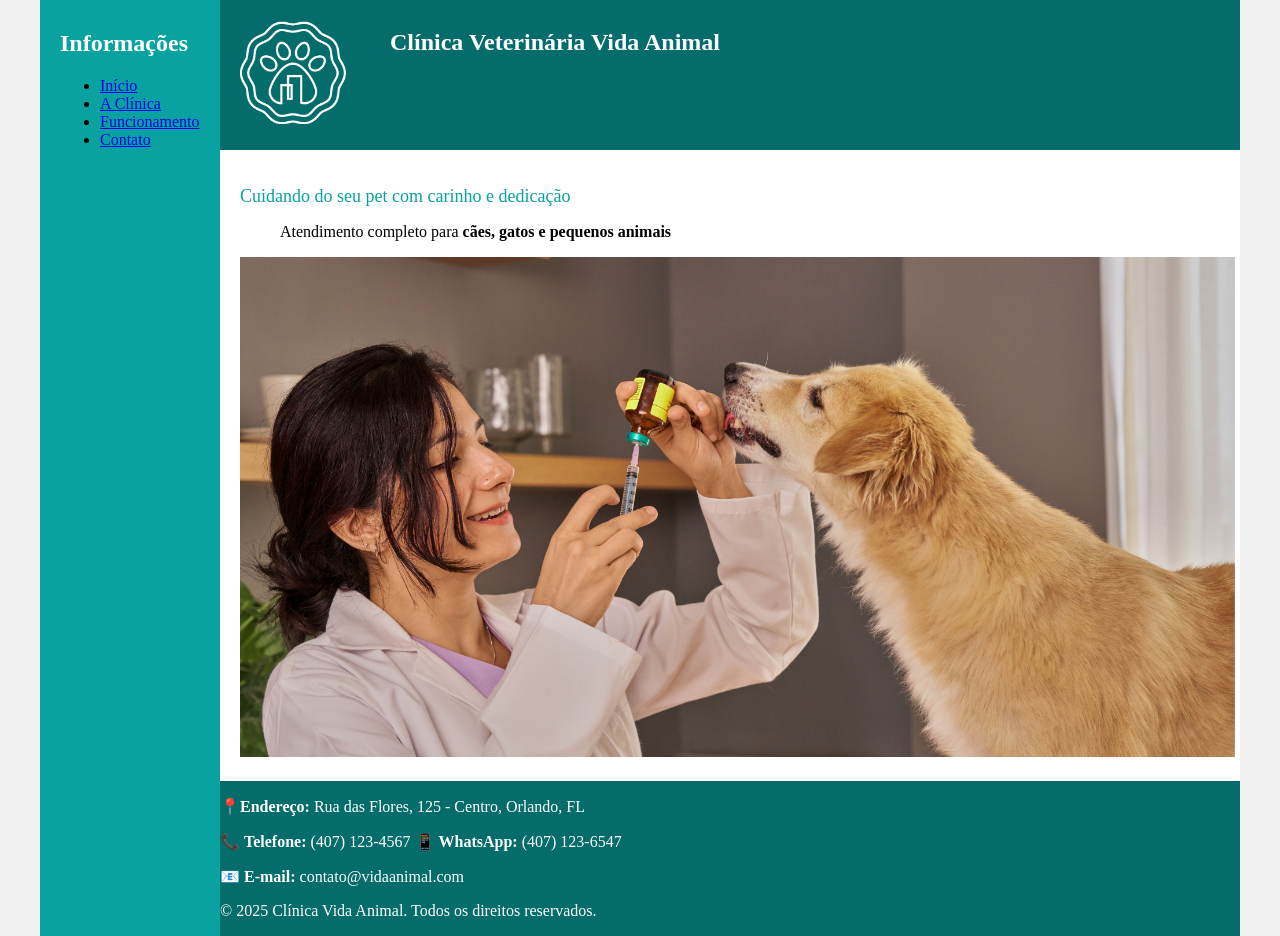
==== index.html @ 7fc9e807 "pq incial e imagens" ====
<!DOCTYPE html>
<html lang="en">
<head>
    <meta charset="UTF-8">
    <meta http-equiv="X-UA-Compatible" content="IE=edge">
    <meta name="viewport" content="width=device-width, initial-scale=1.0">
    <title></title>
    <link rel="stylesheet" href="base.css">
</head>
<body>
    <div class="wrapper">
        <div class="menu">
            <font color="white">
                <h2> Informações</h2>
            </font>
            <ul>
                <li><a href="index.html">Início</a></li>
                <li><a href="sobre.html">A Clínica</a></li>
                <li><a href="funcionamento.html">Funcionamento</a></li>
                <li><a href="contato.html">Contato</a></li>
            </ul>
        </div>

        <div class="main">
            <div class="header">
                    <img src="logo.png" alt="Logo da Clínica Veterinária Vida Animal - Desenho de um gatinho" width="150">
                    <h1>
                        <font face="Tahoma" color="white" size="5">
                            Clínica Veterinária Vida Animal
                        </font>

                    </h1>                               
                
            </div>
    
            <div class="content">
                <p><font color="#0aa1a1" size="4" face="Tahoma"> Cuidando do seu pet com carinho e dedicação</font></p>
                <blockquote>Atendimento completo para <strong>cães, gatos e pequenos animais</strong></blockquote>
                <img height="500"  src="banner.jpg" alt="Veterinária no consultório preparando uma injeção, com a seringa na mão tirando o líquido do frasco para aplicar no cachorro caramelo que encontra-se a sua frente, o cachorro lambendo a mão da Veterinária como forma de carinho.">
            </div>
    
            <div class="footer">
                <p>
                    <font color="white" size="3">
                        <span>📍</span><b>Endereço:</b> Rua das Flores, 125 - Centro, Orlando, FL
                    </font>
                </p>
                <p>
                    <font color="white" size="3">
                        <span>📞 </span><b>Telefone:</b> (407) 123-4567
                        <span>📱 </span><b>WhatsApp:</b> (407) 123-6547
                    </font>
                </p>
                <p>
                    <font color="white" size="3">
                        <span>📧 </span><b>E-mail:</b> contato@vidaanimal.com
                    </font>
                </p>
                <font color="white"><p>© 2025 Clínica Vida Animal. Todos os direitos reservados.</p></font>


            </div>
        </div>
    </div>
</body>
</html>
---- base.css ----
html, body {
    margin: 0;
}
body {
    background-color: #f1f1f1;
    display: flex;
    justify-content: center;
}

.wrapper {
    width: 1200px;
    display: flex;
    margin: 0 auto;
    background-color: aquamarine;
}
.main {
    display: flex;
    flex-flow: column;
    width: 85%;
}
.menu {
    width: 15%;
    background-color: #0aa1a1;
    padding: 10px 20px 0px;
}
.header {
    background-color: #056c6c;
    min-height: 150px;
    display: flex;
    flex-direction: row;
}
h1{
    margin-left: 20px;
}
.content {
    background-color: white;
    min-height: 300px;
    padding: 20px;
}
.footer {
    background-color: rgb(5, 108, 108);
    min-height: 150px;
}
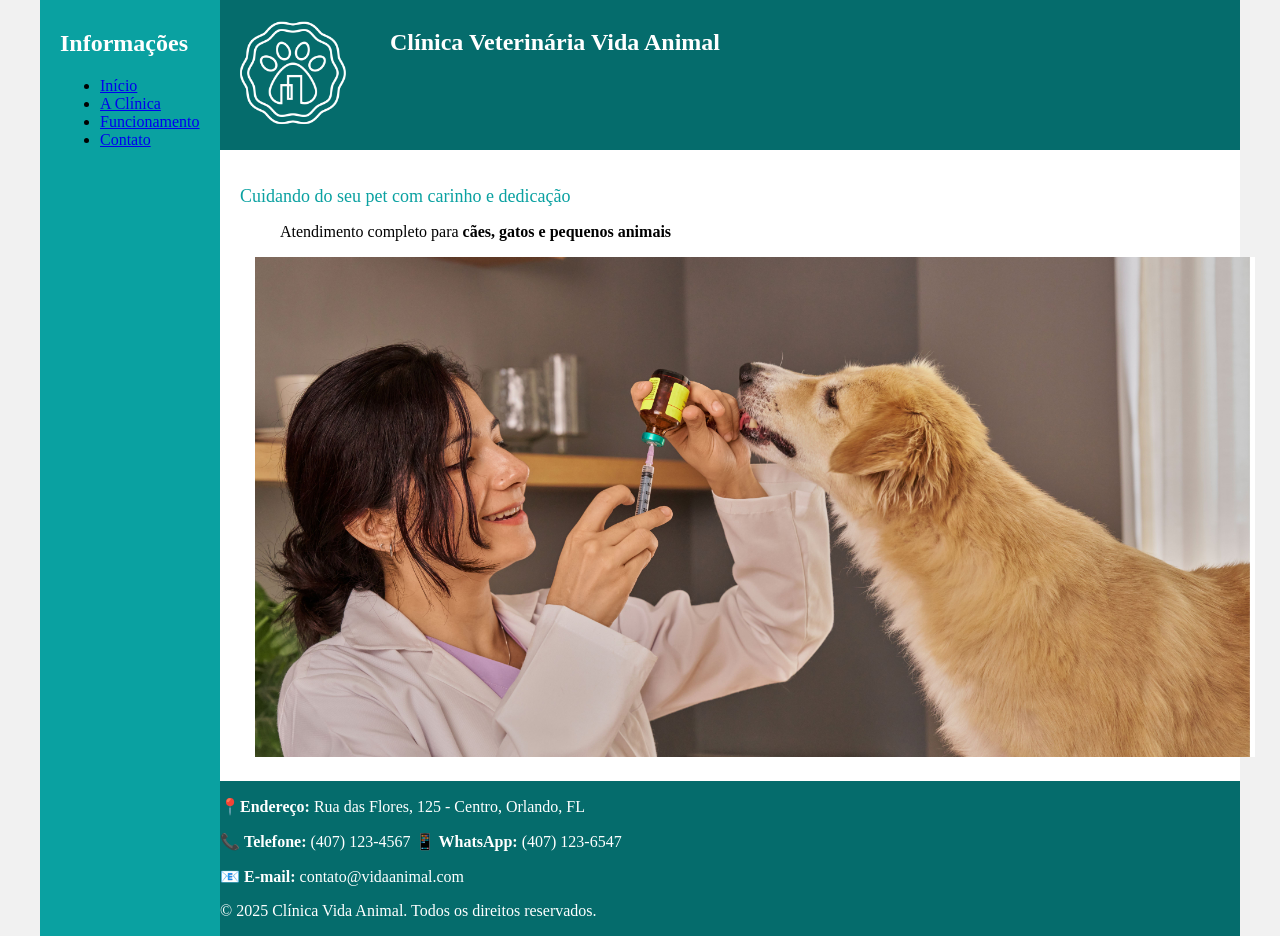
==== commit dee0570e: "criação da pg sobre a clinica" ====
--- a/index.html
+++ b/index.html
@@ -23,7 +23,7 @@
 
         <div class="main">
             <div class="header">
-                    <img src="logo.png" alt="Logo da Clínica Veterinária Vida Animal - Desenho de um gatinho" width="150">
+                    <img src="logo.png" alt="Logo da Clínica Veterinária Vida Animal" width="150">
                     <h1>
                         <font face="Tahoma" color="white" size="5">
                             Clínica Veterinária Vida Animal
--- a/base.css
+++ b/base.css
@@ -37,6 +37,9 @@
     min-height: 300px;
     padding: 20px;
 }
+.content img {
+    margin: 0 15px;
+}
 .footer {
     background-color: rgb(5, 108, 108);
     min-height: 150px;
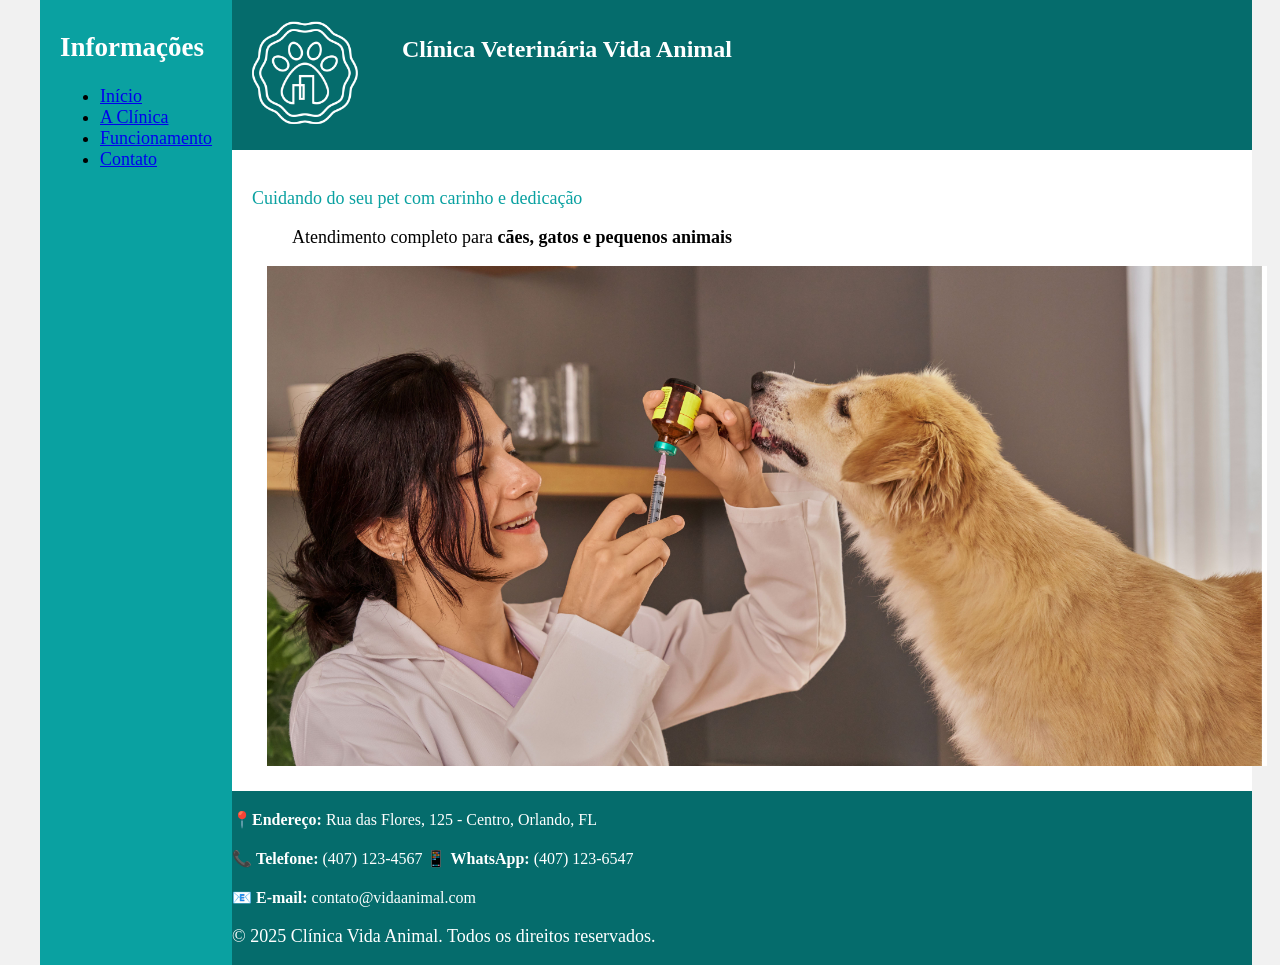
==== commit 98a421e5: "file organization" ====
--- a/index.html
+++ b/index.html
@@ -1,11 +1,11 @@
 <!DOCTYPE html>
-<html lang="en">
+<html lang="pt-br">
 <head>
     <meta charset="UTF-8">
     <meta http-equiv="X-UA-Compatible" content="IE=edge">
     <meta name="viewport" content="width=device-width, initial-scale=1.0">
     <title></title>
-    <link rel="stylesheet" href="base.css">
+    <link rel="stylesheet" href="assets/css/style.css">
 </head>
 <body>
     <div class="wrapper">
@@ -15,15 +15,15 @@
             </font>
             <ul>
                 <li><a href="index.html">Início</a></li>
-                <li><a href="sobre.html">A Clínica</a></li>
-                <li><a href="funcionamento.html">Funcionamento</a></li>
-                <li><a href="contato.html">Contato</a></li>
+                <li><a href="pages/sobre.html">A Clínica</a></li>
+                <li><a href="pages/funcionamento.html">Funcionamento</a></li>
+                <li><a href="pages/contato.html">Contato</a></li>
             </ul>
         </div>
 
         <div class="main">
             <div class="header">
-                    <img src="logo.png" alt="Logo da Clínica Veterinária Vida Animal" width="150">
+                    <img src="assets/images/logo.png" alt="Logo da Clínica Veterinária Vida Animal" width="150">
                     <h1>
                         <font face="Tahoma" color="white" size="5">
                             Clínica Veterinária Vida Animal
@@ -36,7 +36,7 @@
             <div class="content">
                 <p><font color="#0aa1a1" size="4" face="Tahoma"> Cuidando do seu pet com carinho e dedicação</font></p>
                 <blockquote>Atendimento completo para <strong>cães, gatos e pequenos animais</strong></blockquote>
-                <img height="500"  src="banner.jpg" alt="Veterinária no consultório preparando uma injeção, com a seringa na mão tirando o líquido do frasco para aplicar no cachorro caramelo que encontra-se a sua frente, o cachorro lambendo a mão da Veterinária como forma de carinho.">
+                <img height="500"  src="assets/images/banner.jpg" alt="Veterinária no consultório preparando uma injeção, com a seringa na mão tirando o líquido do frasco para aplicar no cachorro caramelo que encontra-se a sua frente, o cachorro lambendo a mão da Veterinária como forma de carinho.">
             </div>
     
             <div class="footer">
--- a/assets/css/style.css
+++ b/assets/css/style.css
@@ -0,0 +1,79 @@
+html, body {
+    margin: 0;
+    font-size: 18px;
+}
+body {
+    background-color: #f1f1f1;
+    display: flex;
+    justify-content: center;
+}
+textarea{
+    width: 100%;
+}
+.wrapper {
+    width: 1200px;
+    display: flex;
+    margin: 0 auto;
+    background-color: aquamarine;
+}
+.main {
+    display: flex;
+    flex-flow: column;
+    width: 85%;
+}
+.menu {
+    width: 15%;
+    background-color: #0aa1a1;
+    padding: 10px 20px 0px;
+}
+.header {
+    background-color: #056c6c;
+    min-height: 150px;
+    display: flex;
+    flex-direction: row;
+}
+.row{
+    margin: 5px;
+}
+h1{
+    margin-left: 20px;
+}
+.content {
+    background-color: white;
+    min-height: 300px;
+    padding: 20px;
+}
+.content img {
+    margin: 0 15px;
+}
+        table{
+            -webkit-box-shadow: 7px 5px 3px 6px rgba(0,0,0,0.23); 
+            box-shadow: 7px 5px 3px 6px rgba(0,0,0,0.10);
+            font-size: 16px;
+        }
+        table{
+            border:solid 2px  rgba(128, 128, 128, 0.512);
+        }
+        table thead th{
+            background-color: black;
+            color: aliceblue;
+            margin: 2px;
+            padding: 8px;
+        }
+        table tbody tr:nth-child(even){
+            background-color: rgba(220, 220, 220, 0.562);
+        }
+        table tbody td{
+            padding: 8px;
+        }
+        table tfoot td{
+            background-color: lightgray;
+            padding: 8px;
+        }
+        table tbody tr:hover{
+            background-color: rgba(128, 128, 128, 0.712);
+        }
+.footer {
+    background-color: rgb(5, 108, 108);
+    min-height: 150px;
+}
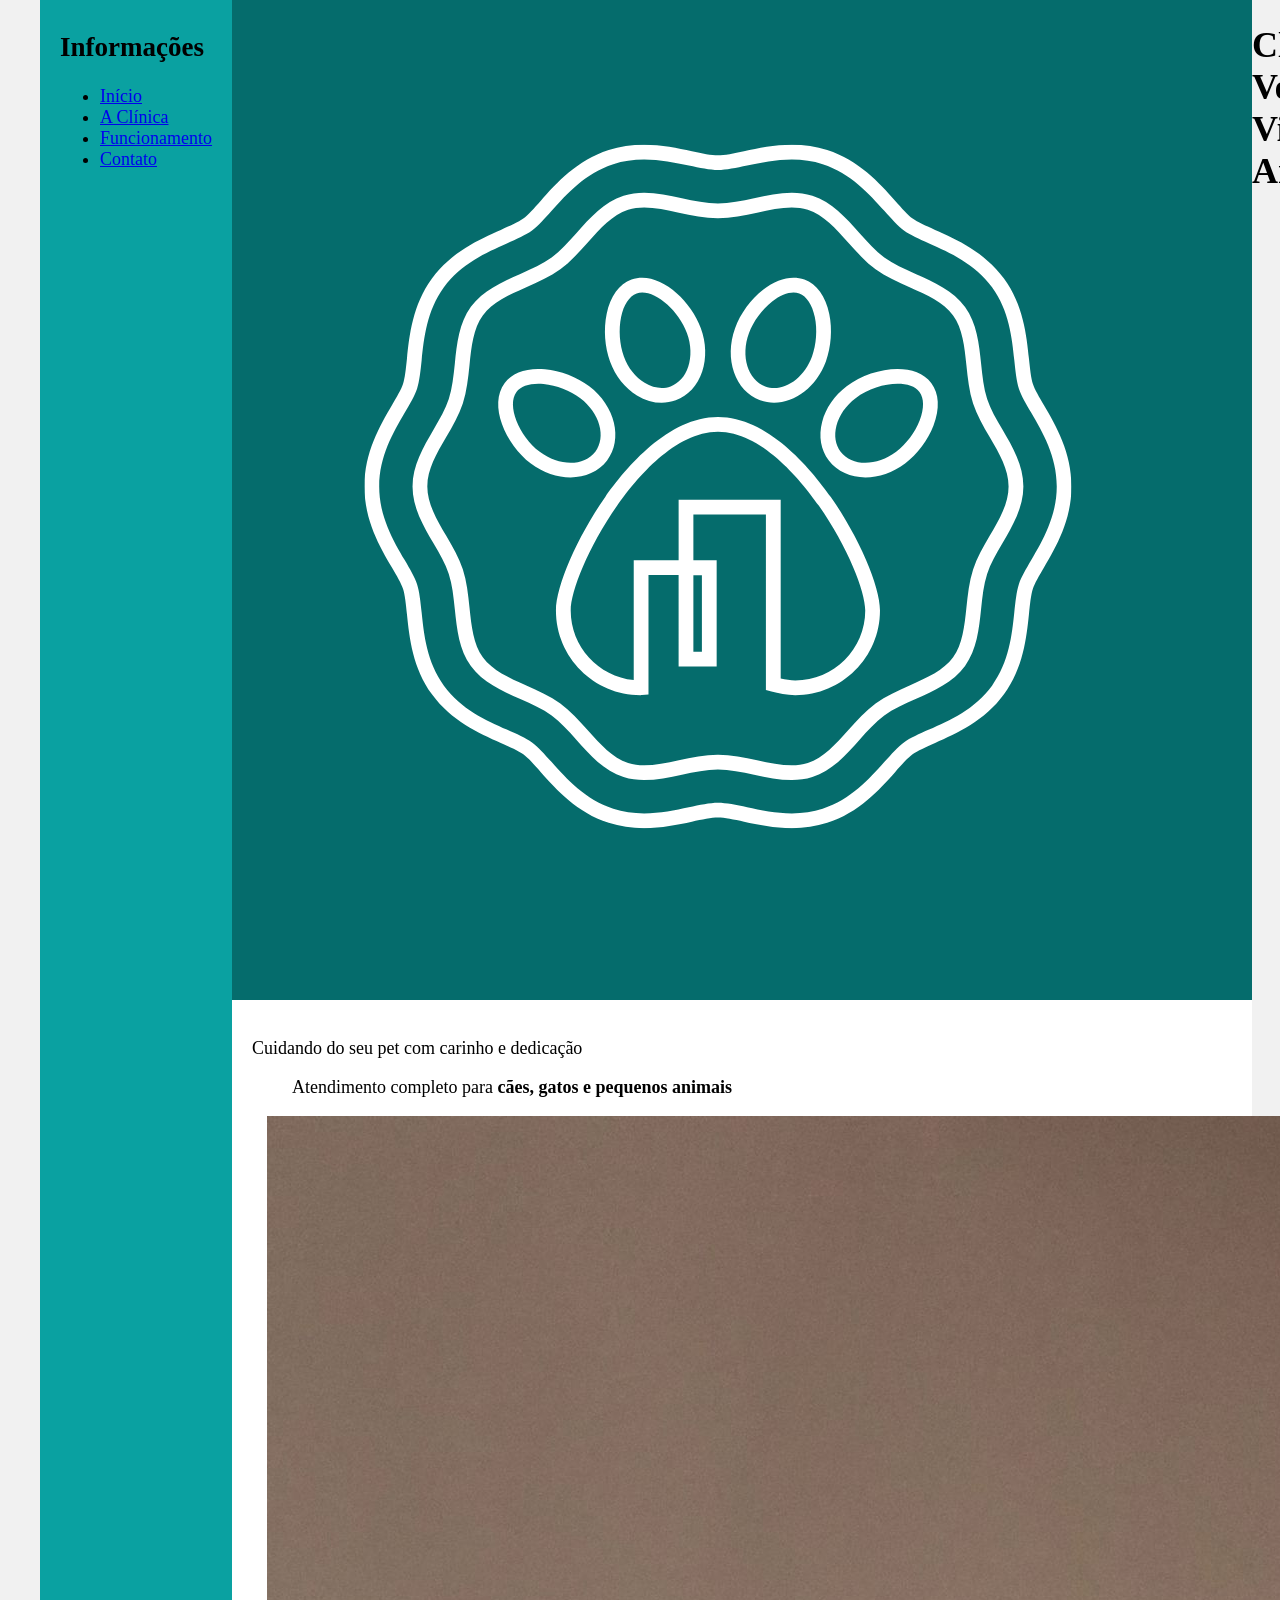
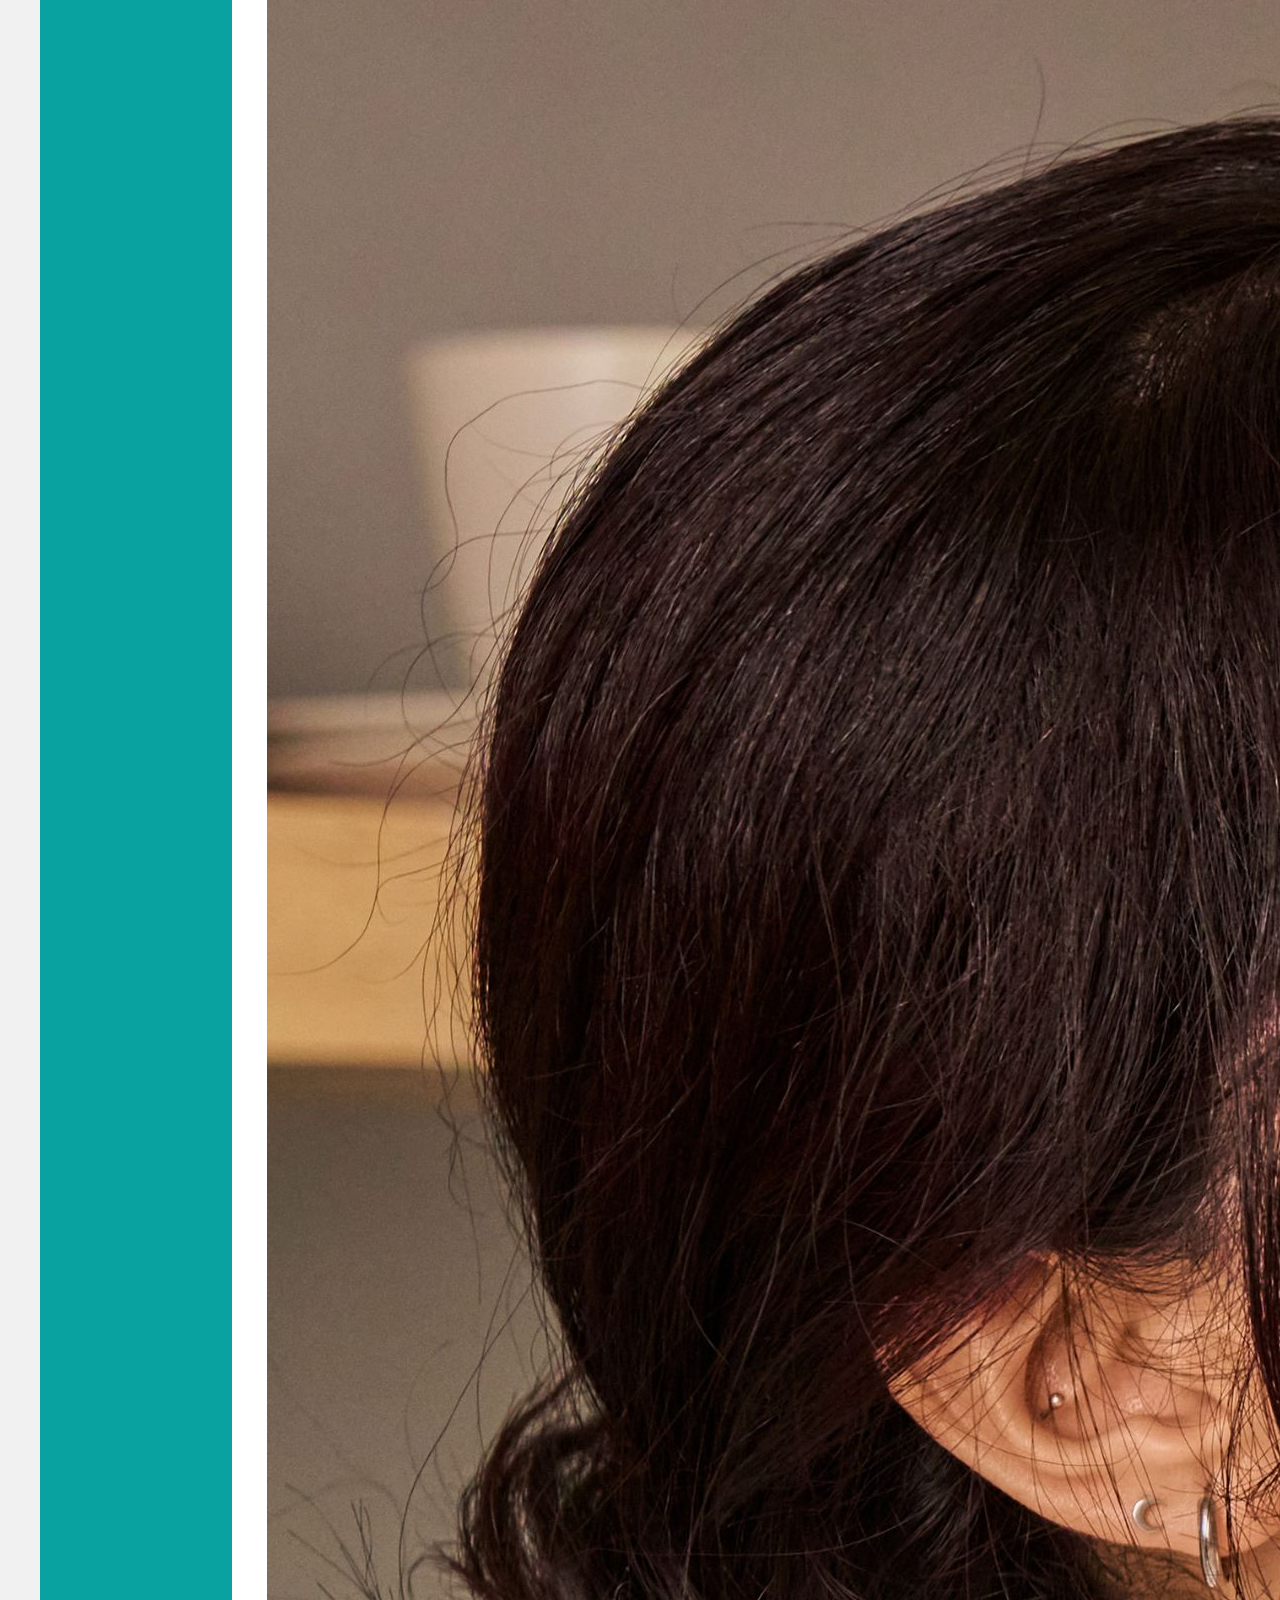
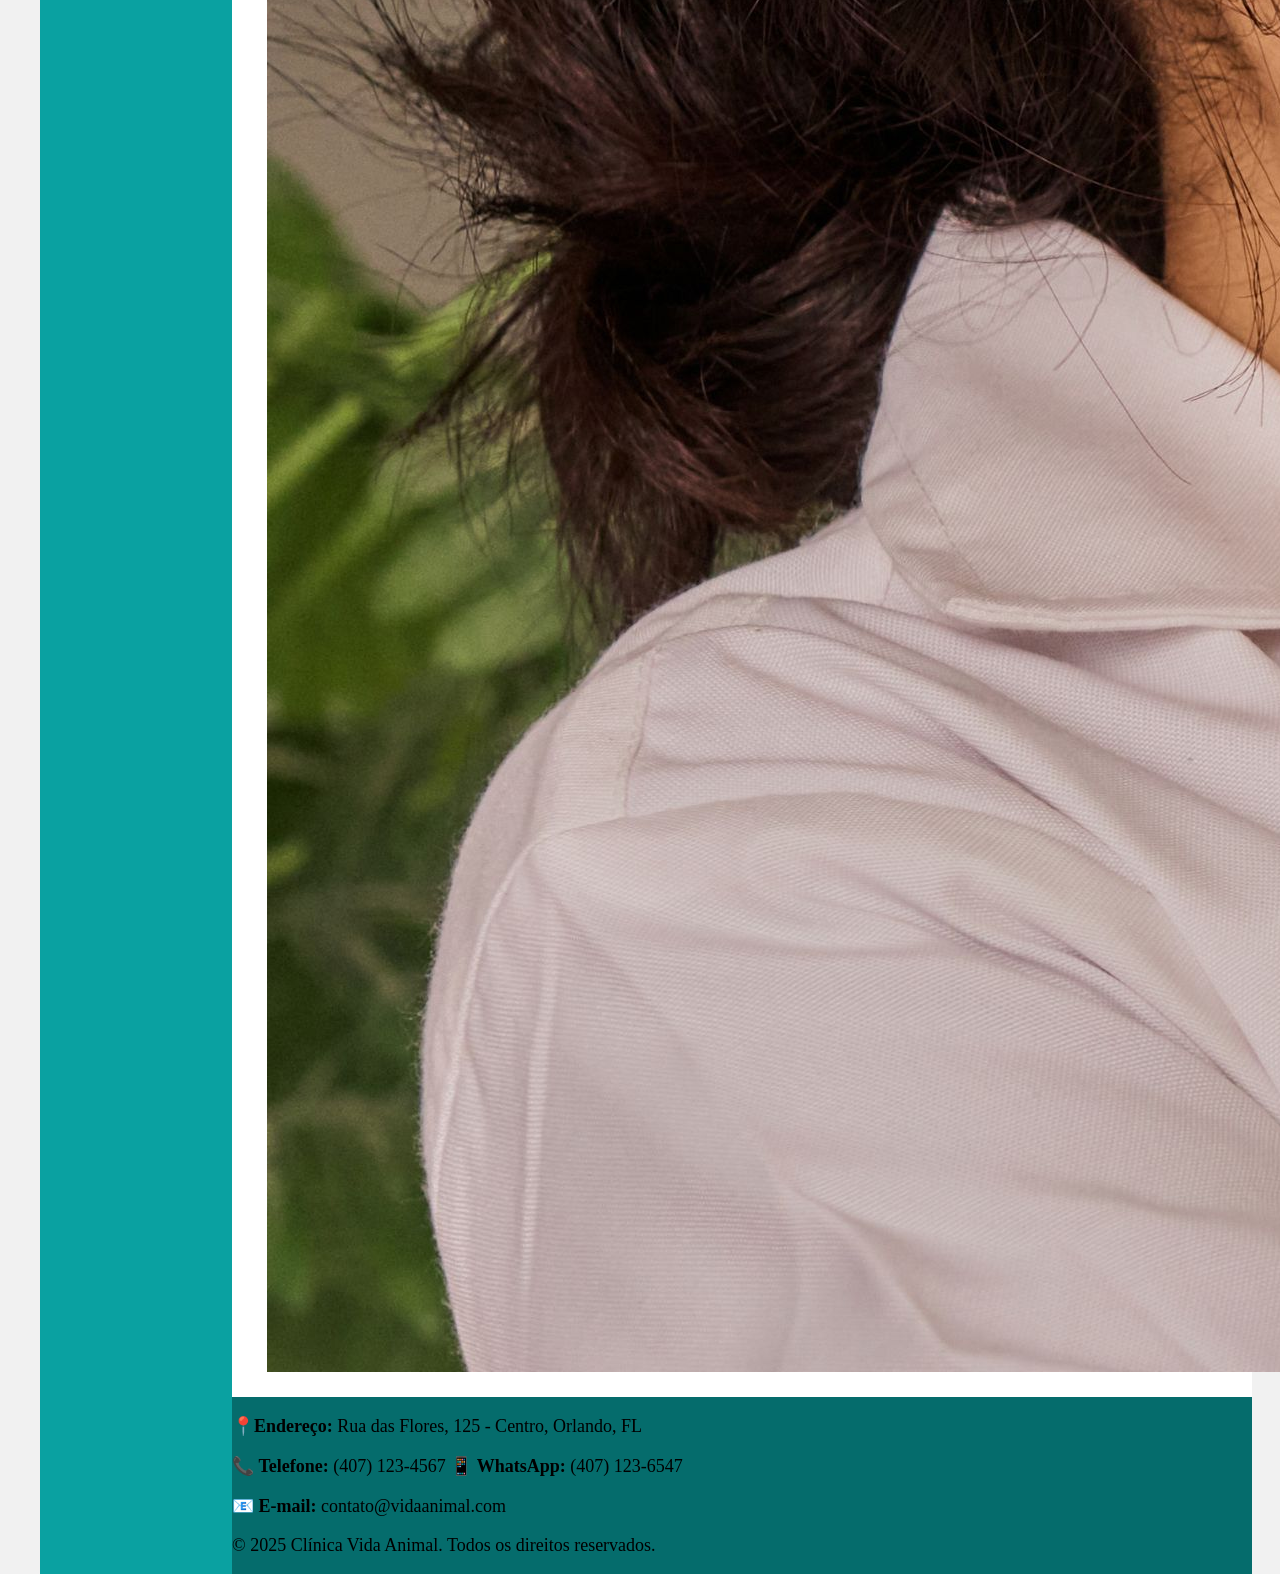
==== commit d84067a2: "Improve index.html" ====
--- a/index.html
+++ b/index.html
@@ -4,15 +4,14 @@
     <meta charset="UTF-8">
     <meta http-equiv="X-UA-Compatible" content="IE=edge">
     <meta name="viewport" content="width=device-width, initial-scale=1.0">
-    <title></title>
+    <meta name="description" content="Clínica veterinária com atendimento completo para cães, gatos e pequenos animais">
+    <title> Clínica Vida Animal | Início</title>
     <link rel="stylesheet" href="assets/css/style.css">
 </head>
 <body>
     <div class="wrapper">
         <div class="menu">
-            <font color="white">
-                <h2> Informações</h2>
-            </font>
+            <h2> Informações</h2>
             <ul>
                 <li><a href="index.html">Início</a></li>
                 <li><a href="pages/sobre.html">A Clínica</a></li>
@@ -23,40 +22,31 @@
 
         <div class="main">
             <div class="header">
-                    <img src="assets/images/logo.png" alt="Logo da Clínica Veterinária Vida Animal" width="150">
-                    <h1>
-                        <font face="Tahoma" color="white" size="5">
-                            Clínica Veterinária Vida Animal
-                        </font>
-
+                    <img src="assets/images/logo.png" alt="Logo da Clínica Veterinária Vida Animal">
+                    <h1>                        
+                        Clínica Veterinária Vida Animal
                     </h1>                               
                 
             </div>
     
             <div class="content">
-                <p><font color="#0aa1a1" size="4" face="Tahoma"> Cuidando do seu pet com carinho e dedicação</font></p>
+                <p class="tagline">Cuidando do seu pet com carinho e dedicação</p>
                 <blockquote>Atendimento completo para <strong>cães, gatos e pequenos animais</strong></blockquote>
-                <img height="500"  src="assets/images/banner.jpg" alt="Veterinária no consultório preparando uma injeção, com a seringa na mão tirando o líquido do frasco para aplicar no cachorro caramelo que encontra-se a sua frente, o cachorro lambendo a mão da Veterinária como forma de carinho.">
+                <img class="banner"  src="assets/images/banner.jpg" alt="Veterinária no consultório preparando uma injeção, com a seringa na mão tirando o líquido do frasco para aplicar no cachorro caramelo que encontra-se a sua frente, o cachorro lambendo a mão da Veterinária como forma de carinho.">
             </div>
     
             <div class="footer">
-                <p>
-                    <font color="white" size="3">
-                        <span>📍</span><b>Endereço:</b> Rua das Flores, 125 - Centro, Orlando, FL
-                    </font>
+                <p>  
+                    <span>📍</span><b>Endereço:</b> Rua das Flores, 125 - Centro, Orlando, FL
                 </p>
                 <p>
-                    <font color="white" size="3">
                         <span>📞 </span><b>Telefone:</b> (407) 123-4567
                         <span>📱 </span><b>WhatsApp:</b> (407) 123-6547
-                    </font>
                 </p>
                 <p>
-                    <font color="white" size="3">
                         <span>📧 </span><b>E-mail:</b> contato@vidaanimal.com
-                    </font>
                 </p>
-                <font color="white"><p>© 2025 Clínica Vida Animal. Todos os direitos reservados.</p></font>
+                <p>© 2025 Clínica Vida Animal. Todos os direitos reservados.</p>
 
 
             </div>
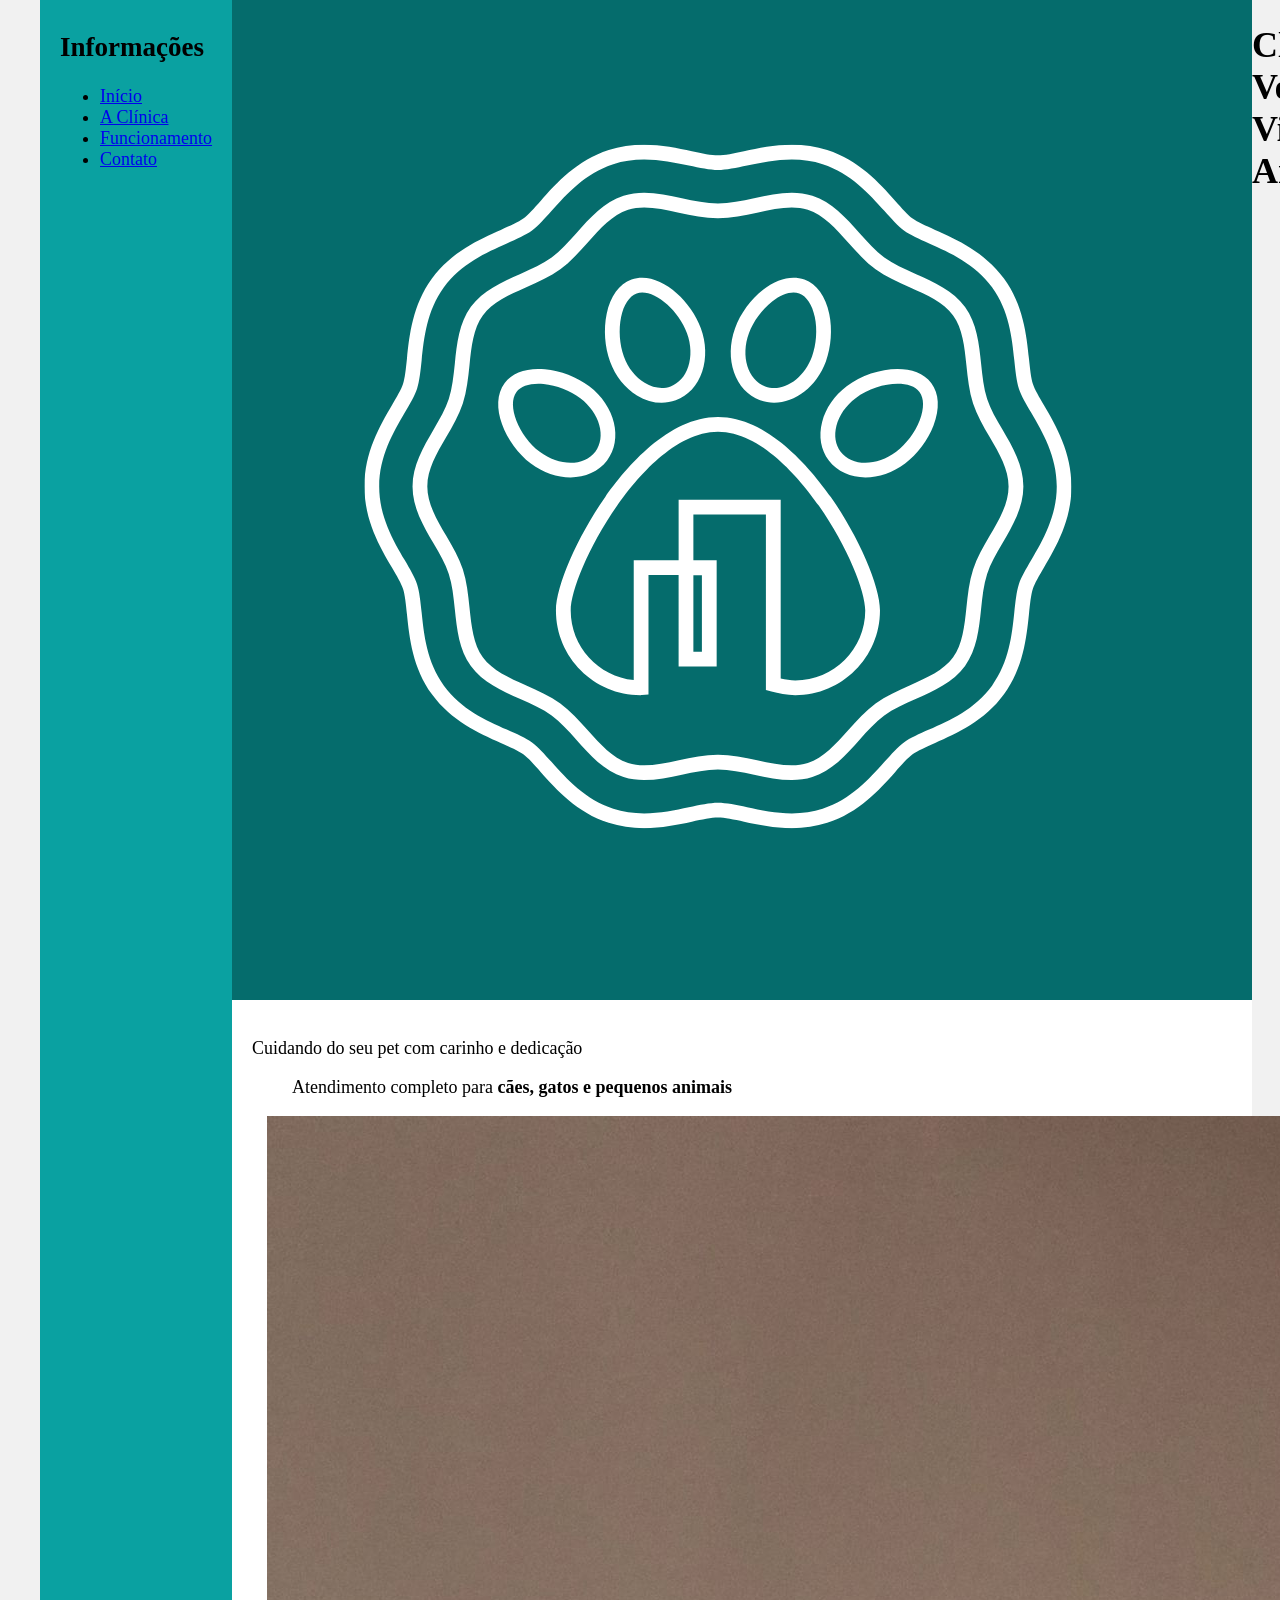
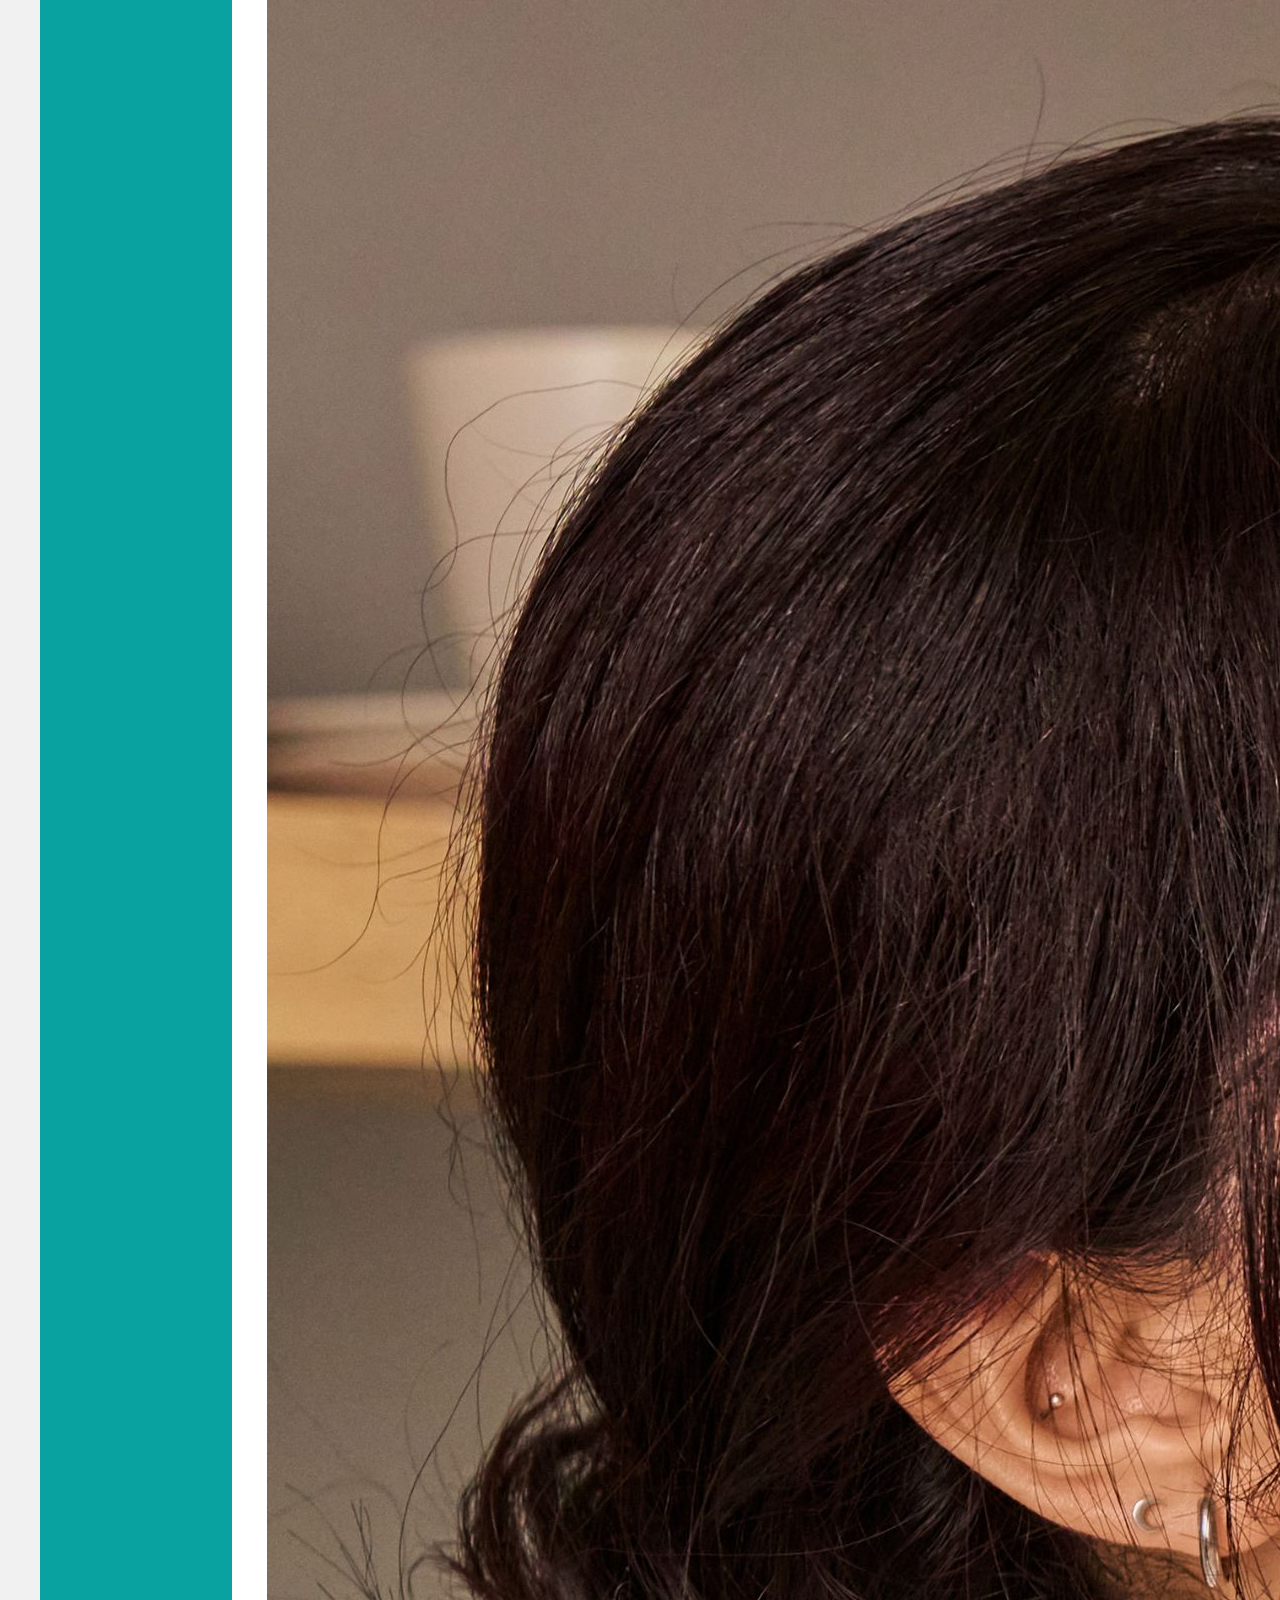
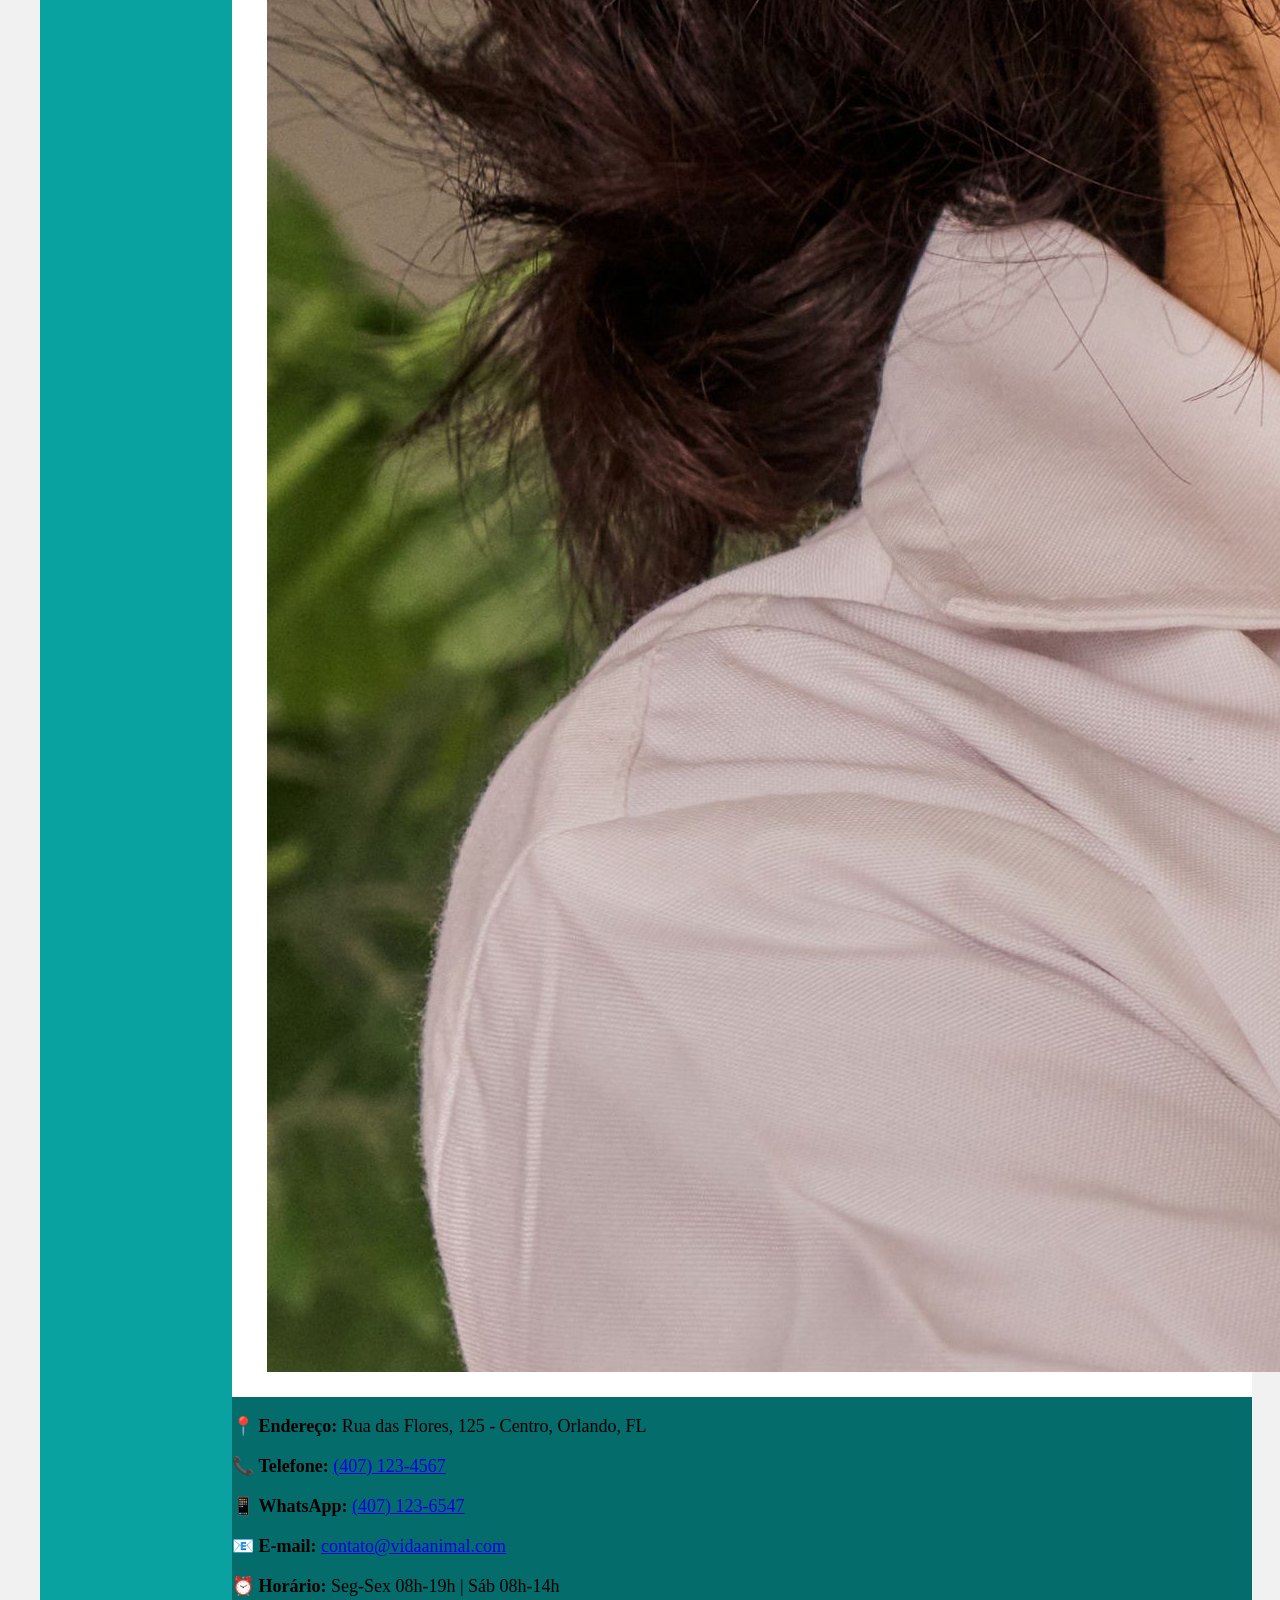
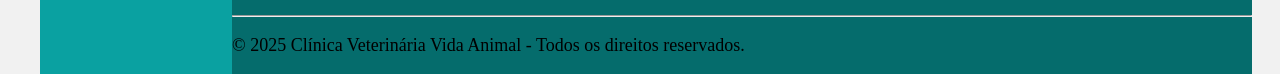
==== commit c2aa80c7: "Footer Standardization" ====
--- a/index.html
+++ b/index.html
@@ -36,19 +36,13 @@
             </div>
     
             <div class="footer">
-                <p>  
-                    <span>📍</span><b>Endereço:</b> Rua das Flores, 125 - Centro, Orlando, FL
-                </p>
-                <p>
-                        <span>📞 </span><b>Telefone:</b> (407) 123-4567
-                        <span>📱 </span><b>WhatsApp:</b> (407) 123-6547
-                </p>
-                <p>
-                        <span>📧 </span><b>E-mail:</b> contato@vidaanimal.com
-                </p>
-                <p>© 2025 Clínica Vida Animal. Todos os direitos reservados.</p>
-
-
+                <p>📍 <b>Endereço:</b> Rua das Flores, 125 - Centro, Orlando, FL</p>
+                <p>📞 <b>Telefone:</b> <a href="tel:+14071234567">(407) 123-4567</a> 
+                <p>📱 <b>WhatsApp:</b> <a href="https://wa.me/14071236547">(407) 123-6547</a></p>
+                <p>📧 <b>E-mail:</b> <a href="mailto:contato@vidaanimal.com">contato@vidaanimal.com</a></p>
+                <p>⏰ <b>Horário:</b> Seg-Sex 08h-19h | Sáb 08h-14h</p>
+                <hr>
+                <p>&copy; 2025 Clínica Veterinária Vida Animal - Todos os direitos reservados.</p>
             </div>
         </div>
     </div>
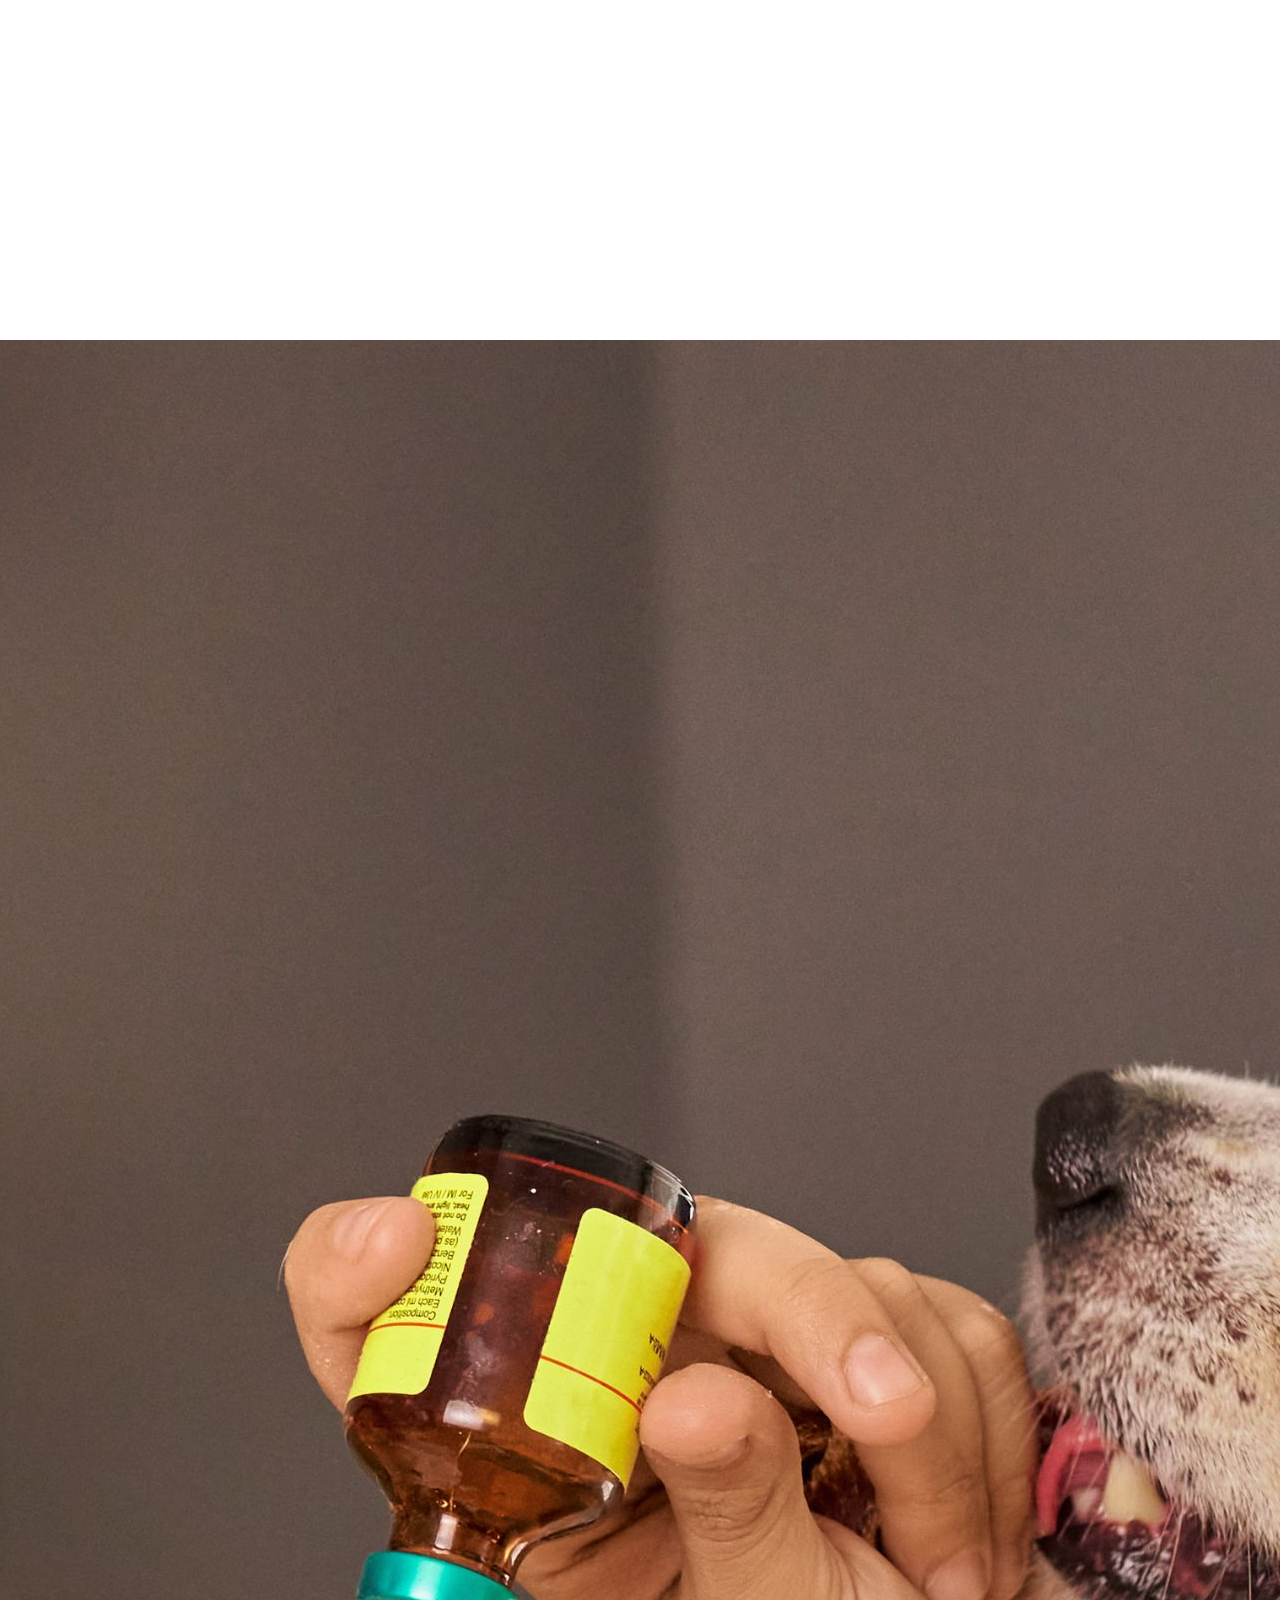
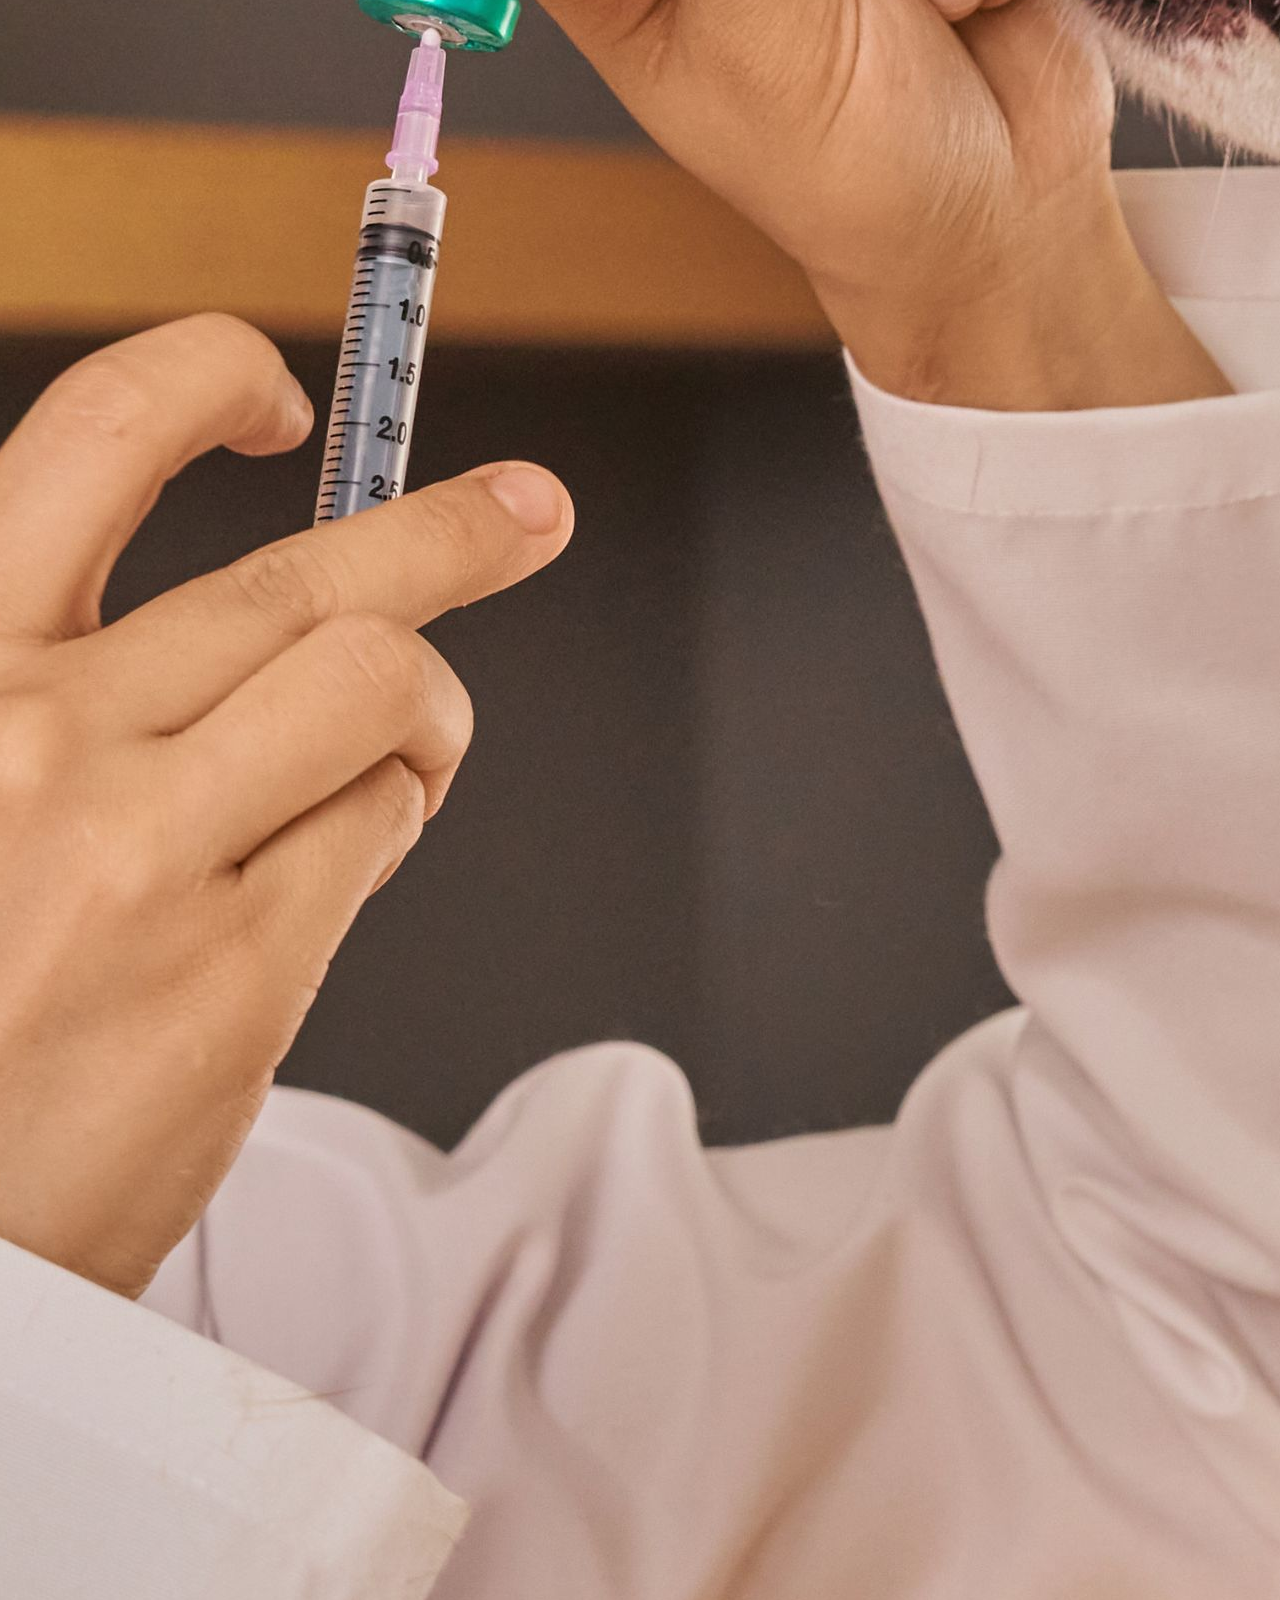
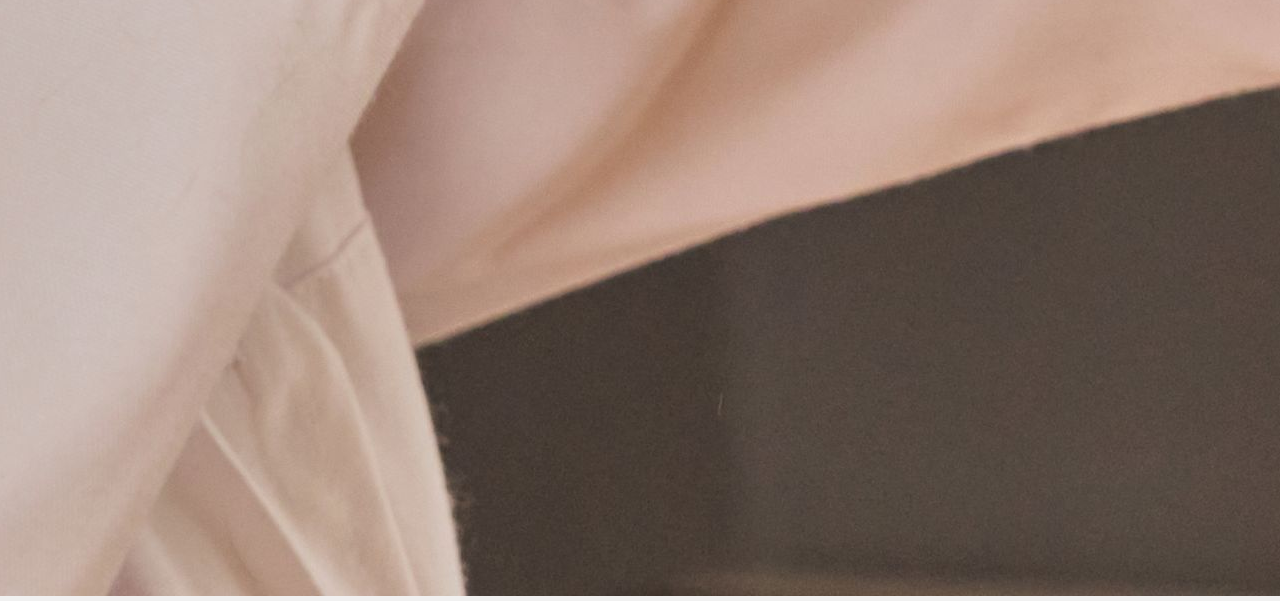
==== commit 9fa953bf: "improve HTML semantic structure" ====
--- a/index.html
+++ b/index.html
@@ -9,42 +9,37 @@
     <link rel="stylesheet" href="assets/css/style.css">
 </head>
 <body>
-    <div class="wrapper">
-        <div class="menu">
-            <h2> Informações</h2>
-            <ul>
-                <li><a href="index.html">Início</a></li>
-                <li><a href="pages/sobre.html">A Clínica</a></li>
-                <li><a href="pages/funcionamento.html">Funcionamento</a></li>
-                <li><a href="pages/contato.html">Contato</a></li>
-            </ul>
-        </div>
-
-        <div class="main">
-            <div class="header">
-                    <img src="assets/images/logo.png" alt="Logo da Clínica Veterinária Vida Animal">
-                    <h1>                        
-                        Clínica Veterinária Vida Animal
-                    </h1>                               
-                
-            </div>
-    
-            <div class="content">
-                <p class="tagline">Cuidando do seu pet com carinho e dedicação</p>
-                <blockquote>Atendimento completo para <strong>cães, gatos e pequenos animais</strong></blockquote>
-                <img class="banner"  src="assets/images/banner.jpg" alt="Veterinária no consultório preparando uma injeção, com a seringa na mão tirando o líquido do frasco para aplicar no cachorro caramelo que encontra-se a sua frente, o cachorro lambendo a mão da Veterinária como forma de carinho.">
-            </div>
-    
-            <div class="footer">
-                <p>📍 <b>Endereço:</b> Rua das Flores, 125 - Centro, Orlando, FL</p>
-                <p>📞 <b>Telefone:</b> <a href="tel:+14071234567">(407) 123-4567</a> 
-                <p>📱 <b>WhatsApp:</b> <a href="https://wa.me/14071236547">(407) 123-6547</a></p>
-                <p>📧 <b>E-mail:</b> <a href="mailto:contato@vidaanimal.com">contato@vidaanimal.com</a></p>
-                <p>⏰ <b>Horário:</b> Seg-Sex 08h-19h | Sáb 08h-14h</p>
-                <hr>
-                <p>&copy; 2025 Clínica Veterinária Vida Animal - Todos os direitos reservados.</p>
-            </div>
-        </div>
-    </div>
+    <header>
+        <img src="assets/images/logo.png" alt="Logo da Clínica Veterinária Vida Animal">
+        <h1>Clínica Veterinária Vida Animal</h1>                               
+    </header>
+    <nav class="menu">
+        <h2> Informações</h2>
+        <ul>
+            <li><a href="index.html">Início</a></li>
+            <li><a href="pages/sobre.html">A Clínica</a></li>
+            <li><a href="pages/funcionamento.html">Funcionamento</a></li>
+            <li><a href="pages/contato.html">Contato</a></li>
+        </ul>
+    </nav>
+    <main>
+        <section class="content">
+            <p class="tagline">Cuidando do seu pet com carinho e dedicação</p>
+            <blockquote>Atendimento completo para <strong>cães, gatos e pequenos animais</strong></blockquote>
+        </section>
+        <section class="banner">
+            <img  src="assets/images/banner.jpg" alt="Veterinária no consultório preparando uma injeção, com a seringa na mão tirando o líquido do frasco para aplicar no cachorro caramelo que encontra-se a sua frente, o cachorro lambendo a mão da Veterinária como forma de carinho.">
+        </section>
+    </main>  
+        <footer>
+            <p>📍 <b>Endereço:</b> Rua das Flores, 125 - Centro, Orlando, FL</p>
+            <p>📞 <b>Telefone:</b> <a href="tel:+14071234567">(407) 123-4567</a> </p>
+            <p>📱 <b>WhatsApp:</b> <a href="https://wa.me/14071236547">(407) 123-6547</a></p>
+            <p>📧 <b>E-mail:</b> <a href="mailto:contato@vidaanimal.com">contato@vidaanimal.com</a></p>
+            <p>⏰ <b>Horário:</b> Seg-Sex 08h-19h | Sáb 08h-14h</p>
+            <hr>
+            <p>&copy; 2025 Clínica Veterinária Vida Animal - Todos os direitos reservados.</p>
+        </footer>
+        
 </body>
 </html>
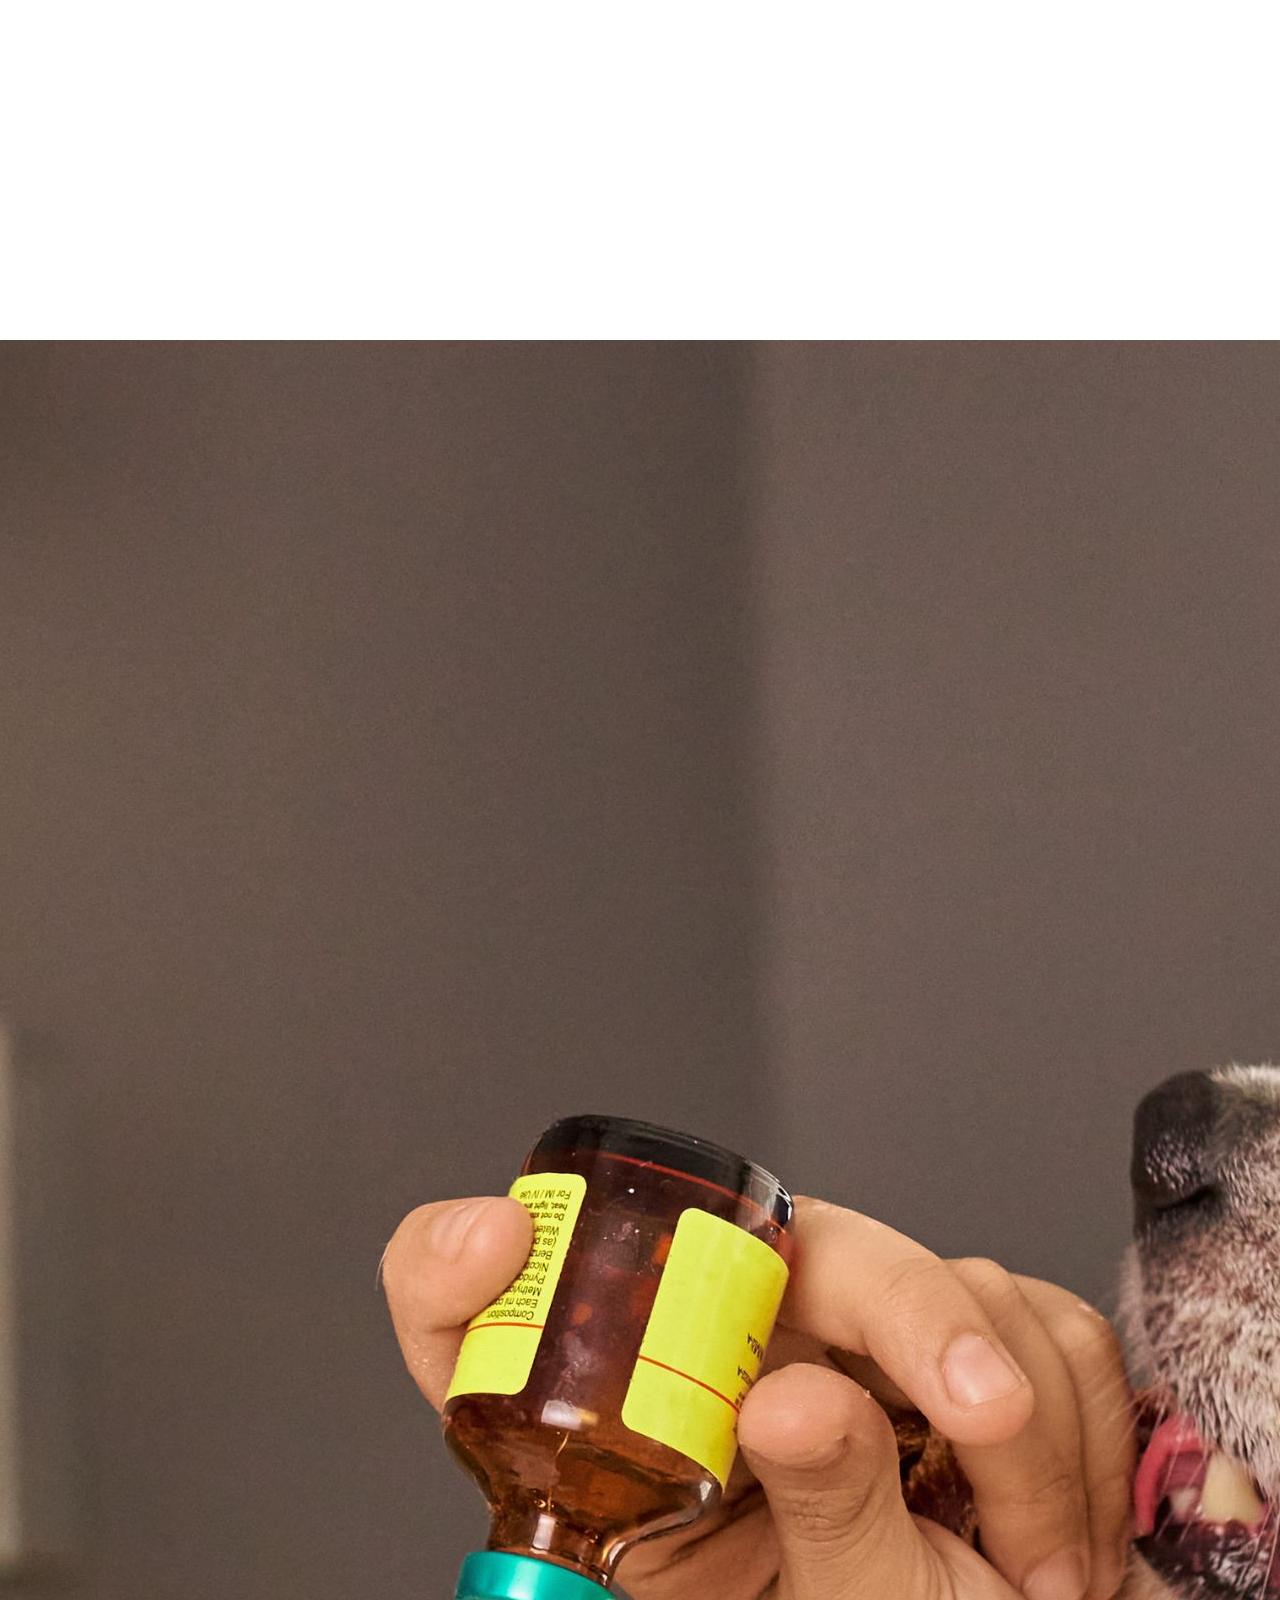
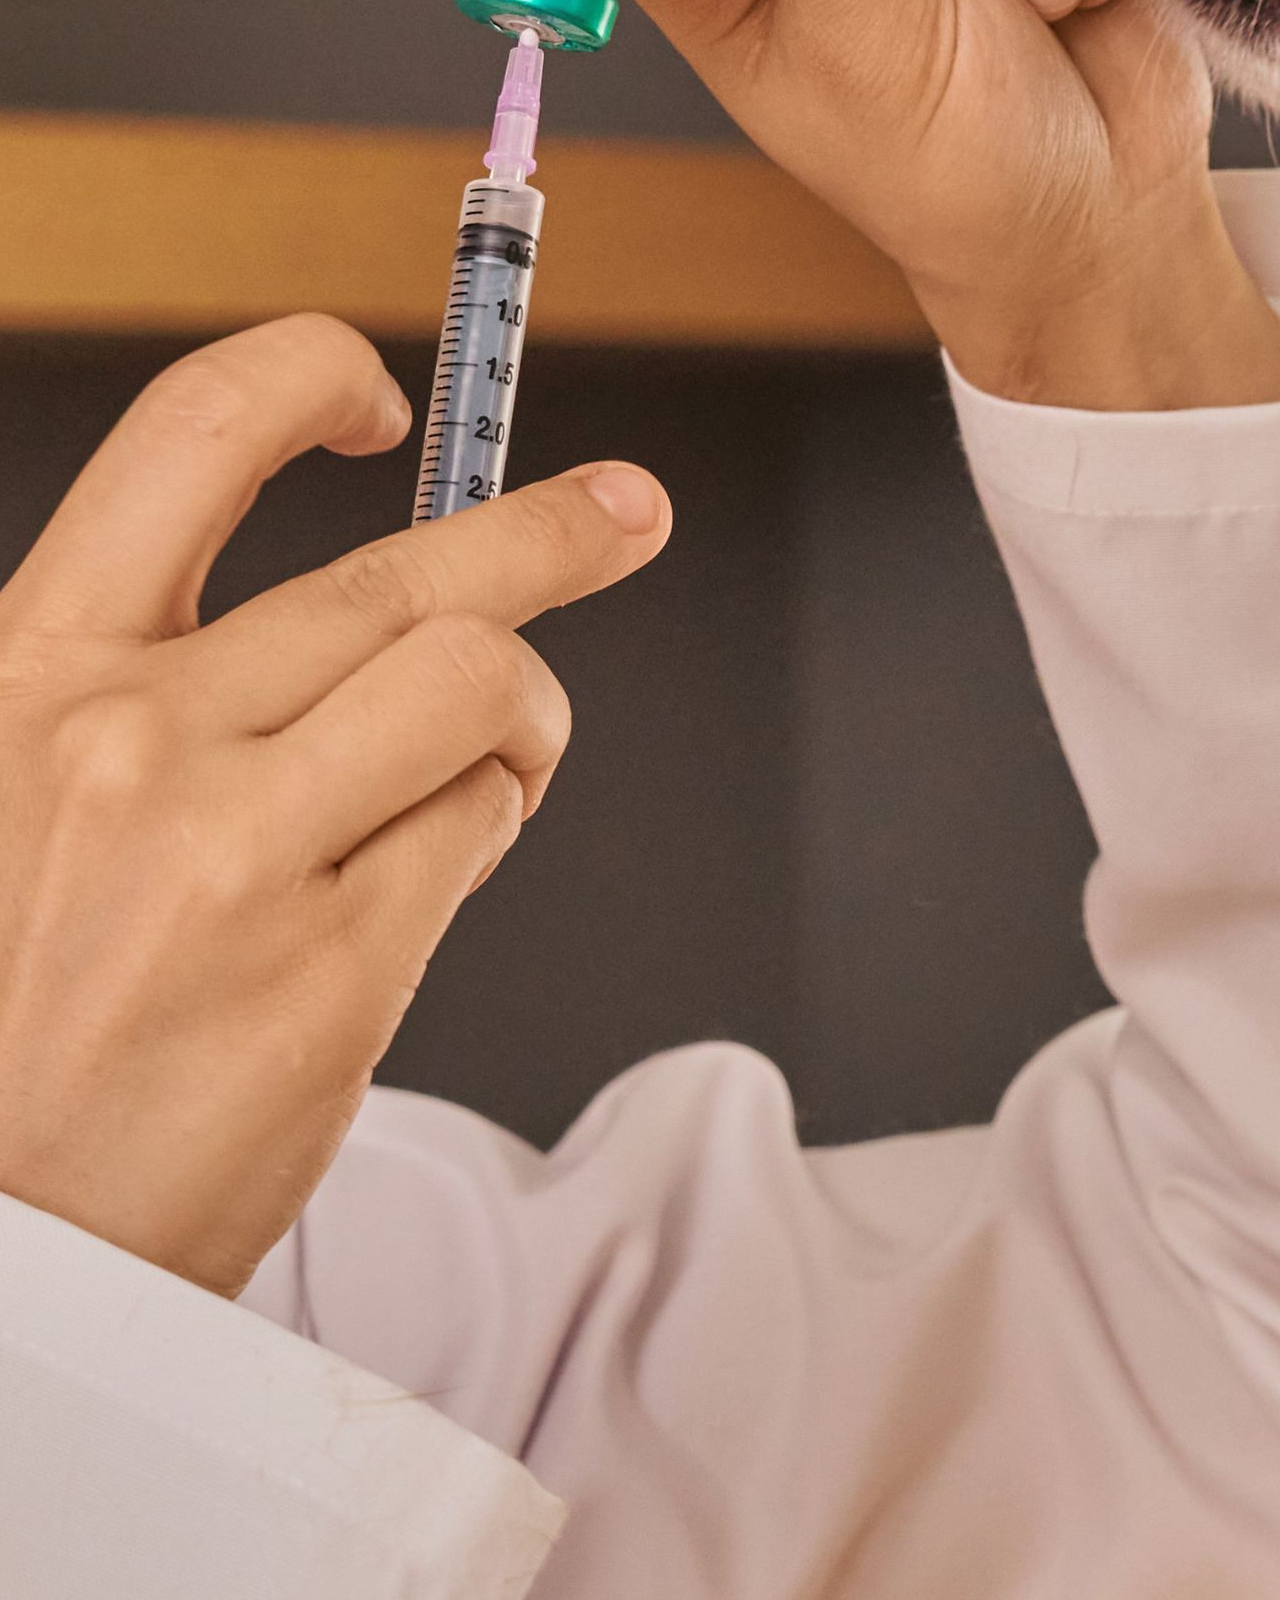
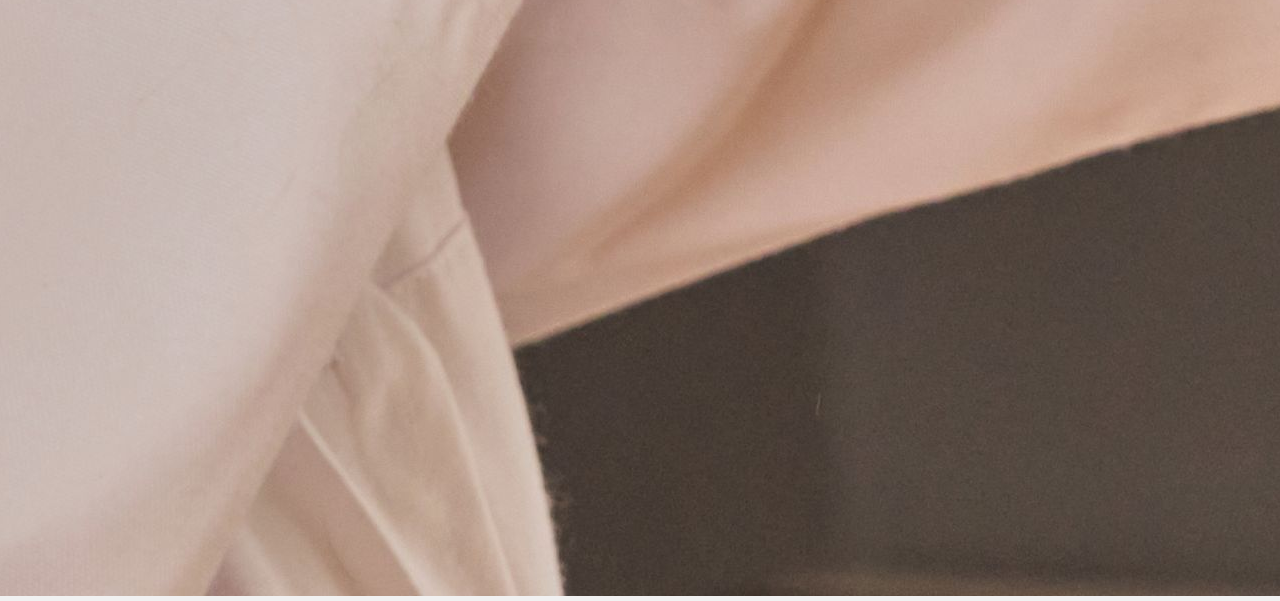
==== commit 594528fd: "Make HTML formatting consistent across all pages" ====
--- a/index.html
+++ b/index.html
@@ -10,8 +10,10 @@
 </head>
 <body>
     <header>
-        <img src="assets/images/logo.png" alt="Logo da Clínica Veterinária Vida Animal">
-        <h1>Clínica Veterinária Vida Animal</h1>                               
+        <div class="header">
+            <img src="assets/images/logo.png" alt="Logo da Clínica Veterinária Vida Animal">
+            <h1>Clínica Veterinária Vida Animal</h1>                               
+        </div>
     </header>
     <nav class="menu">
         <h2> Informações</h2>
@@ -31,7 +33,7 @@
             <img  src="assets/images/banner.jpg" alt="Veterinária no consultório preparando uma injeção, com a seringa na mão tirando o líquido do frasco para aplicar no cachorro caramelo que encontra-se a sua frente, o cachorro lambendo a mão da Veterinária como forma de carinho.">
         </section>
     </main>  
-        <footer>
+    <footer>
             <p>📍 <b>Endereço:</b> Rua das Flores, 125 - Centro, Orlando, FL</p>
             <p>📞 <b>Telefone:</b> <a href="tel:+14071234567">(407) 123-4567</a> </p>
             <p>📱 <b>WhatsApp:</b> <a href="https://wa.me/14071236547">(407) 123-6547</a></p>
@@ -39,7 +41,7 @@
             <p>⏰ <b>Horário:</b> Seg-Sex 08h-19h | Sáb 08h-14h</p>
             <hr>
             <p>&copy; 2025 Clínica Veterinária Vida Animal - Todos os direitos reservados.</p>
-        </footer>
+    </footer>
         
 </body>
 </html>
